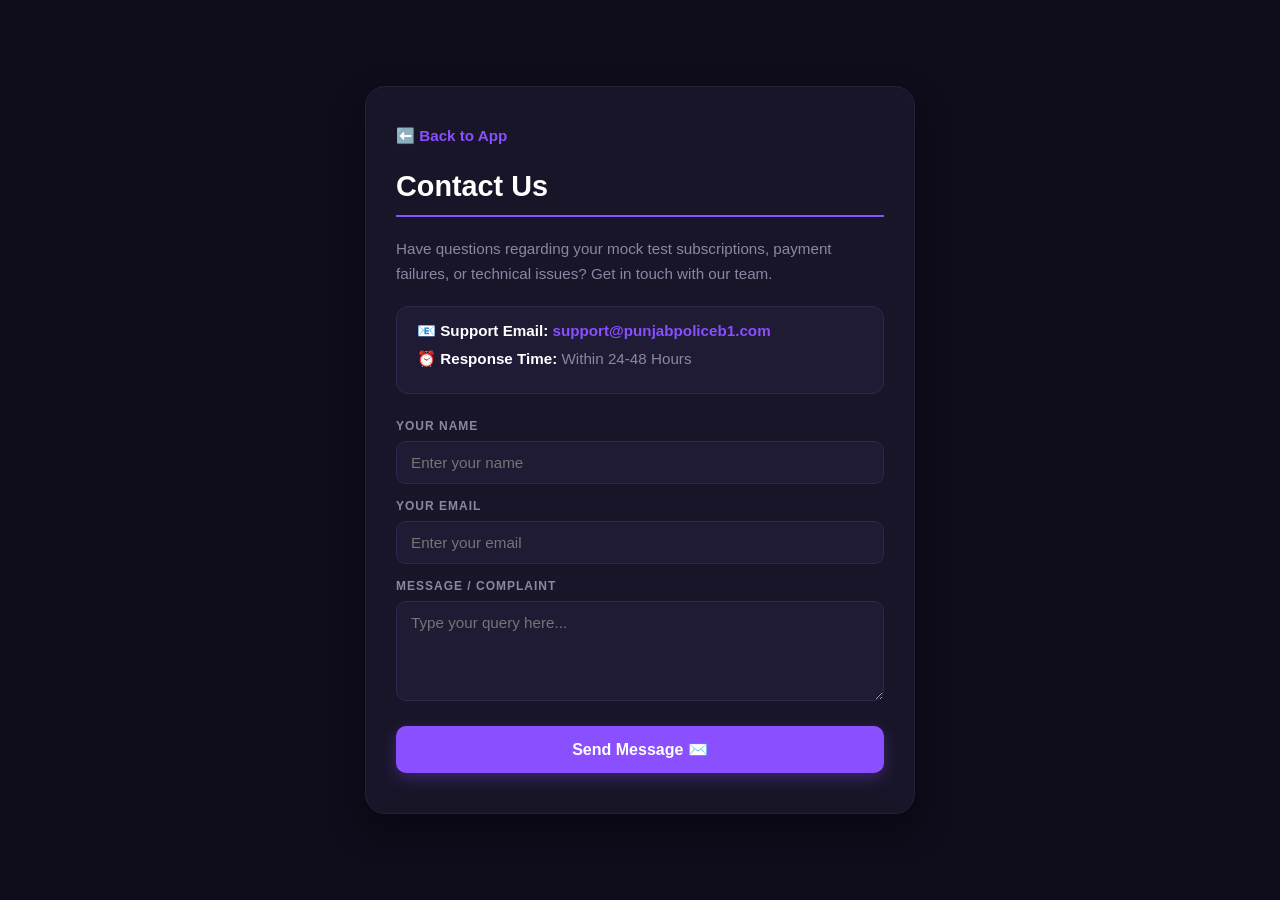
==== contact.html @ 2eb0b988 "Create contact.html" ====
<!DOCTYPE html>
<html lang="en">
<head>
    <meta charset="UTF-8">
    <meta name="viewport" content="width=device-width, initial-scale=1.0">
    <title>Contact Us - Punjab Police B1 TEST App</title>
    <style>
        * { box-sizing: border-box; margin: 0; padding: 0; font-family: 'Segoe UI', Arial, sans-serif; }
        body { background-color: #0f0c1b; color: #ffffff; padding: 30px 20px; min-height: 100vh; display: flex; justify-content: center; align-items: center; }
        .container { background: #181528; border: 1px solid #25213b; padding: 40px 30px; border-radius: 20px; max-width: 550px; width: 100%; box-shadow: 0 15px 35px rgba(0,0,0,0.4); }
        h1 { color: #ffffff; border-bottom: 2px solid #8a4fff; padding-bottom: 12px; font-size: 1.8rem; font-weight: 700; margin-bottom: 20px; }
        p { color: #8b86a3; line-height: 1.6; font-size: 0.95rem; margin-bottom: 20px; }
        .info-box { background: #1f1b35; border: 1px solid #2d284e; padding: 15px 20px; border-radius: 12px; margin-bottom: 25px; }
        .info-item { margin-bottom: 10px; font-size: 0.95rem; color: #8b86a3; }
        .info-item strong { color: #ffffff; }
        .info-item a { color: #8a4fff; text-decoration: none; font-weight: 600; }
        .info-item a:hover { color: #9b66ff; }
        .back-btn { display: inline-block; margin-bottom: 25px; color: #8a4fff; text-decoration: none; font-weight: 600; font-size: 0.95rem; transition: color 0.2s; }
        .back-btn:hover { color: #9b66ff; }
        
        /* Contact Form Styling */
        .form-group { display: flex; flex-direction: column; margin-bottom: 15px; }
        label { font-size: 0.75rem; font-weight: 700; color: #8b86a3; margin-bottom: 8px; letter-spacing: 1px; }
        input, textarea { background-color: #1f1b35; border: 1px solid #2d284e; color: #ffffff; padding: 12px 14px; border-radius: 10px; font-size: 0.95rem; outline: none; width: 100%; transition: border-color 0.3s; }
        input:focus, textarea:focus { border-color: #8a4fff; }
        textarea { resize: vertical; height: 100px; }
        .submit-btn { background: #8a4fff; color: #ffffff; border: none; padding: 14px; border-radius: 10px; font-size: 1rem; font-weight: 700; cursor: pointer; margin-top: 10px; box-shadow: 0 5px 15px rgba(138, 79, 255, 0.3); transition: all 0.3s; width: 100%; }
        .submit-btn:hover { background: #9b66ff; transform: translateY(-1px); }
    </style>
</head>
<body>
    <div class="container">
        <a href="index.html" class="back-btn">⬅️ Back to App</a>
        <h1>Contact Us</h1>
        <p>Have questions regarding your mock test subscriptions, payment failures, or technical issues? Get in touch with our team.</p>
        
        <div class="info-box">
            <div class="info-item"><strong>📧 Support Email:</strong> <a href="mailto:support@punjabpoliceb1.com">support@punjabpoliceb1.com</a></div>
            <div class="info-item"><strong>⏰ Response Time:</strong> Within 24-48 Hours</div>
        </div>

        <form onsubmit="alert('Thank you! Your message has been sent successfully.'); return false;">
            <div class="form-group">
                <label>YOUR NAME</label>
                <input type="text" placeholder="Enter your name" required>
            </div>
            <div class="form-group">
                <label>YOUR EMAIL</label>
                <input type="email" placeholder="Enter your email" required>
            </div>
            <div class="form-group">
                <label>MESSAGE / COMPLAINT</label>
                <textarea placeholder="Type your query here..." required></textarea>
            </div>
            <button type="submit" class="submit-btn">Send Message ✉️</button>
        </form>
    </div>
</body>
</html>
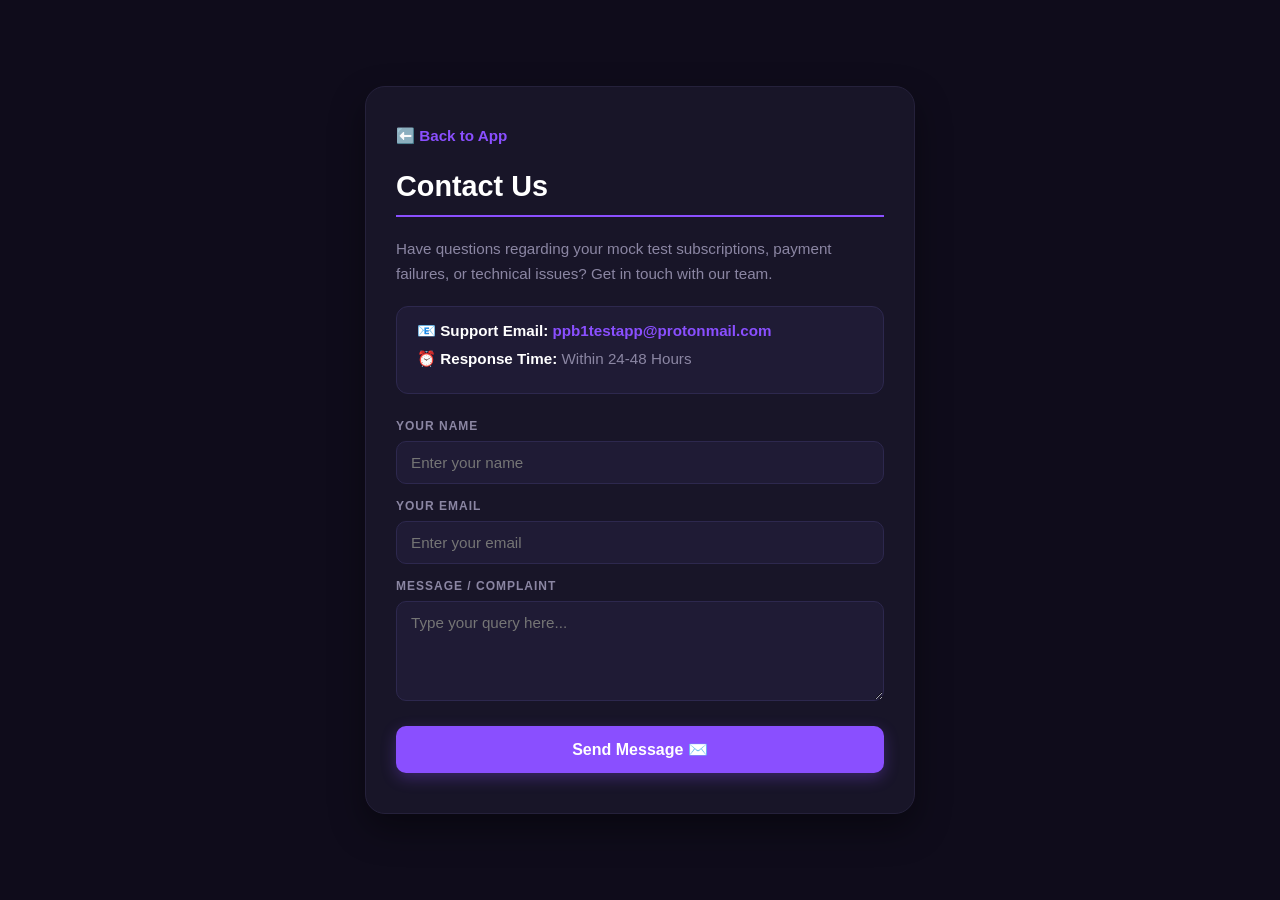
==== commit b75a2728: "Updateemail contact.html" ====
--- a/contact.html
+++ b/contact.html
@@ -35,7 +35,7 @@
         <p>Have questions regarding your mock test subscriptions, payment failures, or technical issues? Get in touch with our team.</p>
         
         <div class="info-box">
-            <div class="info-item"><strong>📧 Support Email:</strong> <a href="mailto:support@punjabpoliceb1.com">support@punjabpoliceb1.com</a></div>
+            <div class="info-item"><strong>📧 Support Email:</strong> <a href="mailto:ppb1testapp@protonmail.com">ppb1testapp@protonmail.com</a></div>
             <div class="info-item"><strong>⏰ Response Time:</strong> Within 24-48 Hours</div>
         </div>
 
